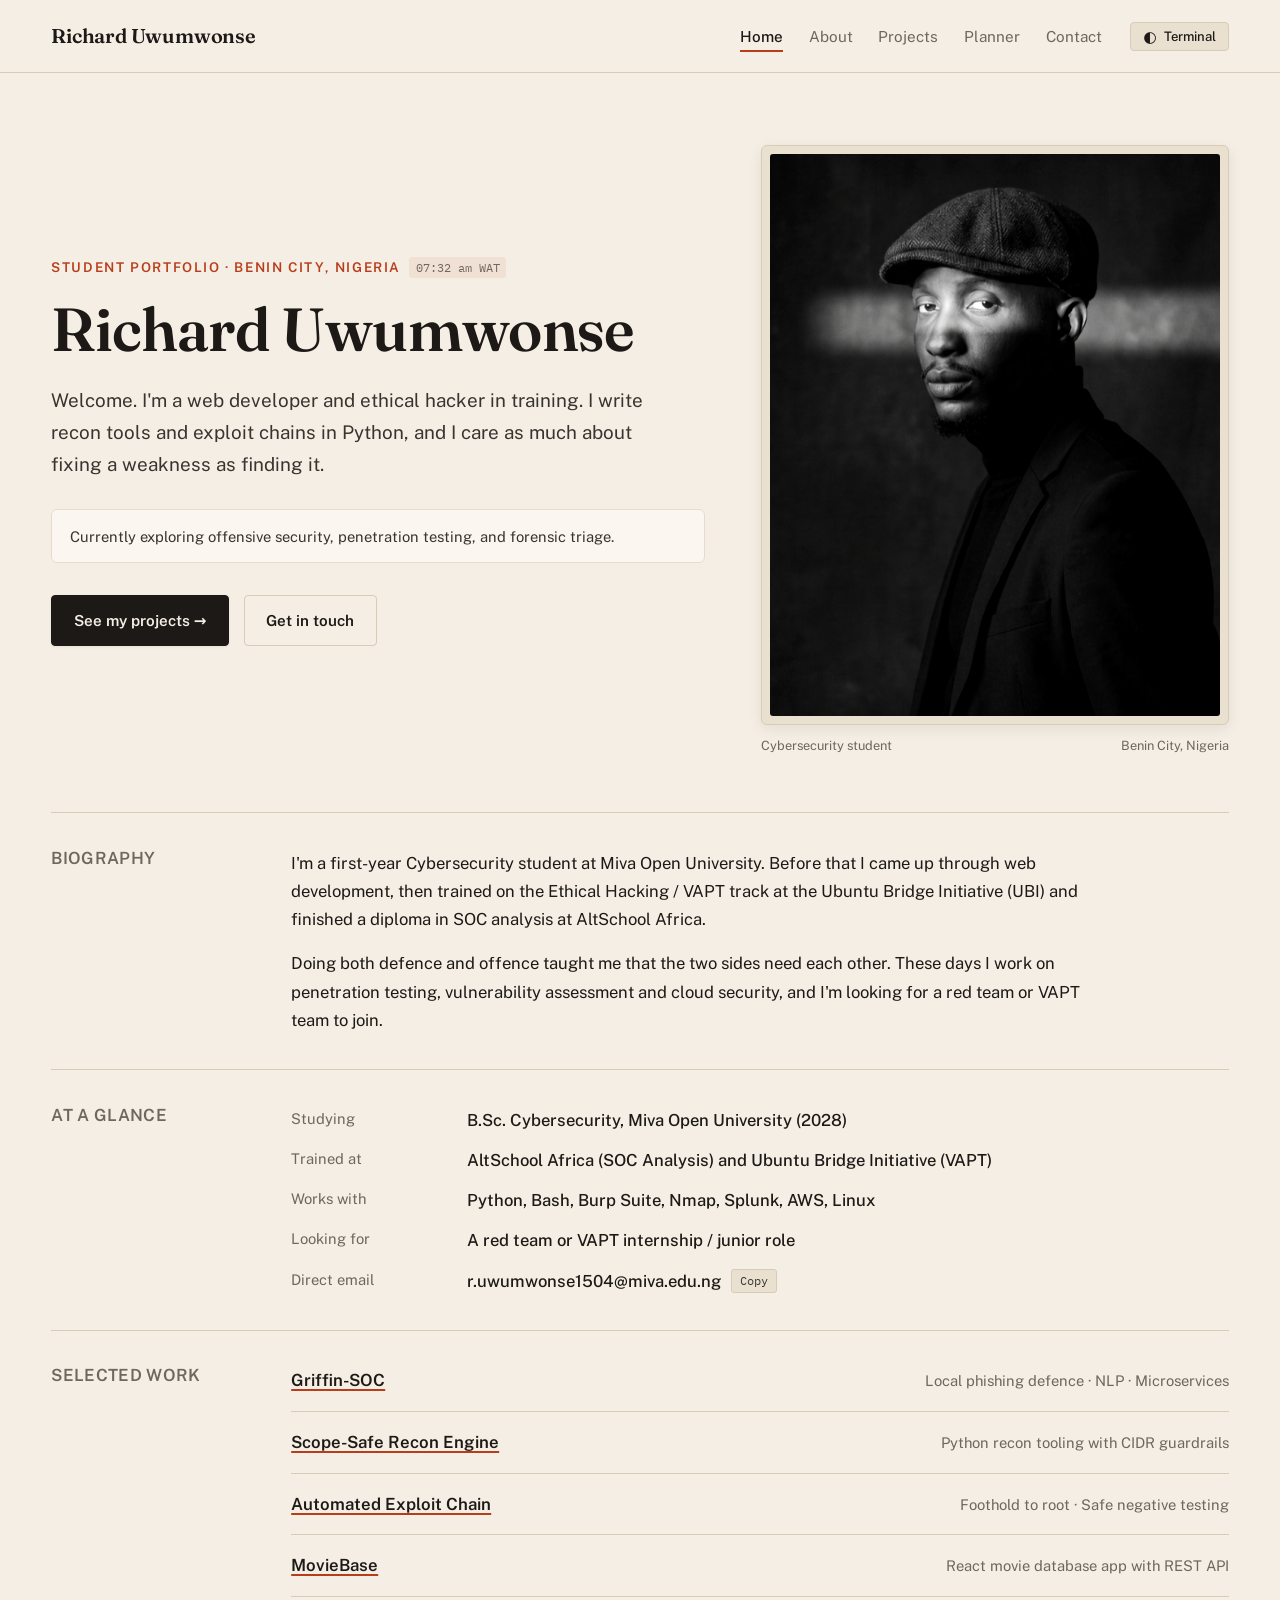
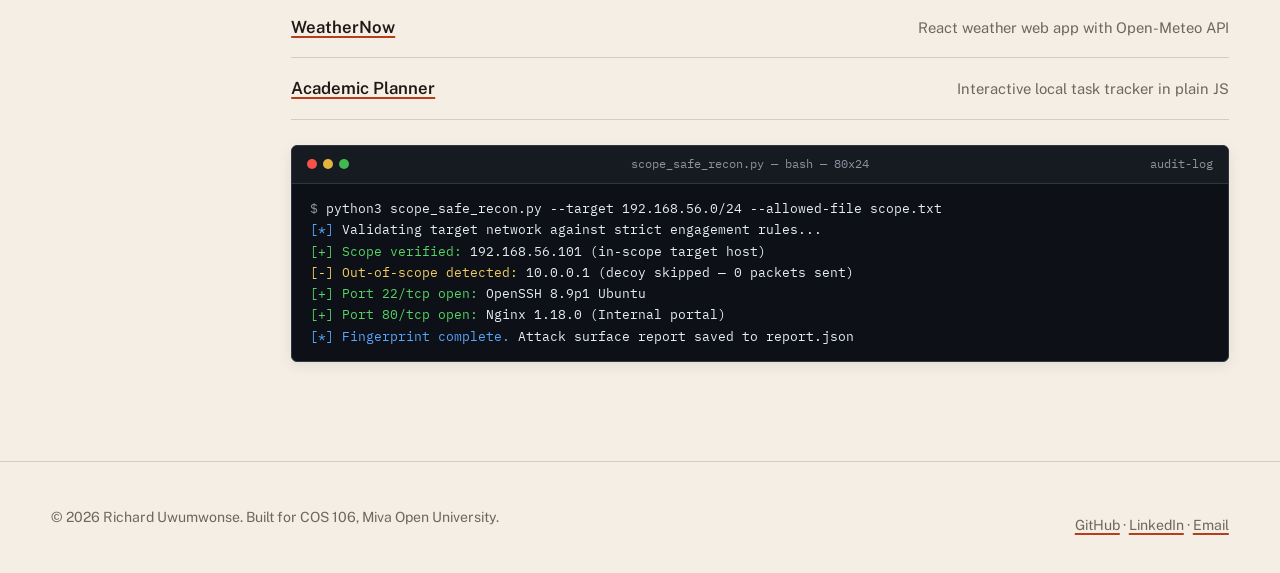
==== index.html @ a47decc4 "feat: Add Richard Uwumwonse's portfolio website with academic planner and project showcase - Created" ====
<!DOCTYPE html>
<html lang="en">
<head>
  <meta charset="UTF-8">
  <meta name="viewport" content="width=device-width, initial-scale=1.0">
  <title>Richard Uwumwonse | Cybersecurity Student Portfolio</title>
  <meta name="description" content="Portfolio of Richard Uwumwonse, cybersecurity student and ethical hacker in Benin City.">
  <meta property="og:title" content="Richard Uwumwonse Portfolio">
  <meta property="og:description" content="Portfolio of Richard Uwumwonse, cybersecurity student and ethical hacker in Benin City.">
  <link rel="preconnect" href="https://fonts.googleapis.com">
  <link rel="stylesheet" href="https://fonts.googleapis.com/css2?family=Fraunces:opsz,wght@9..144,500;9..144,600&family=IBM+Plex+Mono&family=Public+Sans:wght@400;500;600&display=swap">
  <link rel="stylesheet" href="css/style.css">
</head>
<body>
  <header class="site-header">
    <nav class="nav container" aria-label="Main navigation">
      <a href="index.html" class="logo">Richard Uwumwonse</a>
      <div class="nav-cluster">
        <ul class="nav-links">
          <li><a href="index.html" class="active">Home</a></li>
          <li><a href="about.html">About</a></li>
          <li><a href="projects.html">Projects</a></li>
          <li><a href="planner.html">Planner</a></li>
          <li><a href="contact.html">Contact</a></li>
        </ul>
        <button id="theme-toggle" class="theme-toggle" aria-label="Switch to terminal theme" title="Toggle theme">
          <span class="theme-icon" aria-hidden="true">&#9680;</span>
          <span class="theme-label">Terminal</span>
        </button>
      </div>
      <button class="menu-toggle" aria-label="Open menu" aria-expanded="false">&#9776;</button>
    </nav>
  </header>

  <main class="container">
    <section class="hero">
      <div>
        <p class="kicker">
          Student portfolio &middot; Benin City, Nigeria
          <span class="city-clock">Loading WAT...</span>
        </p>
        <h1>Richard Uwumwonse</h1>
        <p class="lead">Welcome. I'm a web developer and ethical hacker in training. I write recon tools and exploit chains in Python, and I care as much about fixing a weakness as finding it.</p>
        <div class="hero-callout">
          <span>Currently exploring offensive security, penetration testing, and forensic triage.</span>
        </div>
        <div class="hero-actions">
          <a href="projects.html" class="btn">See my projects &rarr;</a>
          <a href="contact.html" class="btn btn-ghost">Get in touch</a>
        </div>
      </div>
      <figure class="photo">
        <div class="photo-frame">
          <img src="images/richard.png" alt="Portrait of Richard Uwumwonse" width="691" height="691">
        </div>
        <figcaption>
          <span>Cybersecurity student</span>
          <span>Benin City, Nigeria</span>
        </figcaption>
      </figure>
    </section>

    <section class="row">
      <h2>Biography</h2>
      <div class="body">
        <p>I'm a first-year Cybersecurity student at Miva Open University. Before that I came up through web development, then trained on the Ethical Hacking / VAPT track at the Ubuntu Bridge Initiative (UBI) and finished a diploma in SOC analysis at AltSchool Africa.</p>
        <p>Doing both defence and offence taught me that the two sides need each other. These days I work on penetration testing, vulnerability assessment and cloud security, and I'm looking for a red team or VAPT team to join.</p>
      </div>
    </section>

    <section class="row">
      <h2>At a glance</h2>
      <div class="body">
        <dl class="facts">
          <dt>Studying</dt><dd>B.Sc. Cybersecurity, Miva Open University (2028)</dd>
          <dt>Trained at</dt><dd>AltSchool Africa (SOC Analysis) and Ubuntu Bridge Initiative (VAPT)</dd>
          <dt>Works with</dt><dd>Python, Bash, Burp Suite, Nmap, Splunk, AWS, Linux</dd>
          <dt>Looking for</dt><dd>A red team or VAPT internship / junior role</dd>
          <dt>Direct email</dt>
          <dd style="display:flex; align-items:center; gap:.6rem;">
            <span>r.uwumwonse1504@miva.edu.ng</span>
            <button class="copy-btn" data-copy="r.uwumwonse1504@miva.edu.ng" title="Copy email address">Copy</button>
          </dd>
        </dl>
      </div>
    </section>

    <section class="row">
      <h2>Selected work</h2>
      <div class="body">
        <ul class="work-list">
          <li><a href="projects.html#griffin-soc">Griffin-SOC</a><span class="note">Local phishing defence &middot; NLP &middot; Microservices</span></li>
          <li><a href="projects.html#recon-engine">Scope-Safe Recon Engine</a><span class="note">Python recon tooling with CIDR guardrails</span></li>
          <li><a href="projects.html#exploit-chain">Automated Exploit Chain</a><span class="note">Foothold to root &middot; Safe negative testing</span></li>
          <li><a href="projects.html#moviebase">MovieBase</a><span class="note">React movie database app with REST API</span></li>
          <li><a href="projects.html#weathernow">WeatherNow</a><span class="note">React weather web app with Open-Meteo API</span></li>
          <li><a href="planner.html">Academic Planner</a><span class="note">Interactive local task tracker in plain JS</span></li>
        </ul>

        <!-- Interactive Terminal Sample -->
        <div class="terminal-peek">
          <div class="terminal-header">
            <div class="terminal-dots">
              <span class="terminal-dot red"></span>
              <span class="terminal-dot yellow"></span>
              <span class="terminal-dot green"></span>
            </div>
            <span>scope_safe_recon.py &mdash; bash &mdash; 80x24</span>
            <span class="term-dim">audit-log</span>
          </div>
          <div class="terminal-body"><span class="term-dim">$</span> python3 scope_safe_recon.py --target 192.168.56.0/24 --allowed-file scope.txt
<span class="term-blue">[*]</span> Validating target network against strict engagement rules...
<span class="term-green">[+] Scope verified:</span> 192.168.56.101 (in-scope target host)
<span class="term-gold">[-] Out-of-scope detected:</span> 10.0.0.1 (decoy skipped &mdash; 0 packets sent)
<span class="term-green">[+] Port 22/tcp open:</span> OpenSSH 8.9p1 Ubuntu
<span class="term-green">[+] Port 80/tcp open:</span> Nginx 1.18.0 (Internal portal)
<span class="term-blue">[*] Fingerprint complete.</span> Attack surface report saved to report.json</div>
        </div>
      </div>
    </section>
  </main>

  <!-- Lightbox Modal -->
  <dialog id="lightbox-modal" class="lightbox-dialog" aria-label="Image preview">
    <div class="lightbox-wrapper">
      <button type="button" id="lightbox-close" class="lightbox-close" aria-label="Close image preview">&times;</button>
      <img id="lightbox-img" src="" alt="">
      <p id="lightbox-caption" class="lightbox-caption"></p>
    </div>
  </dialog>

  <footer class="site-footer">
    <div class="container">
      <p>&copy; <span id="year"></span> Richard Uwumwonse. Built for COS 106, Miva Open University.</p>
      <p><a href="https://github.com/thecybervendetta" target="_blank" rel="noopener">GitHub</a> &middot;
         <a href="https://linkedin.com/in/richard-uwumwonse" target="_blank" rel="noopener">LinkedIn</a> &middot;
         <a href="mailto:r.uwumwonse1504@miva.edu.ng">Email</a></p>
    </div>
  </footer>

  <script src="js/main.js"></script>
</body>
</html>
---- css/style.css ----
/* ===== Richard Uwumwonse - Portfolio Stylesheet ===== */
:root {
  --paper: #f5eee4;
  --paper-2: #eae0d0;
  --paper-card: #fbf7f0;
  --ink: #1c1917;
  --ink-soft: #383430;
  --muted: #6e675f;
  --rule: #d7ccb8;
  --rule-light: #e5dccf;
  --accent: #b83d1b;
  --accent-dark: #8f2b10;
  --accent-tint: rgba(184, 61, 27, 0.08);
  --accent-gold: #b45309;
  --accent-gold-tint: rgba(180, 83, 9, 0.1);
  --accent-green: #23674e;
  --accent-green-tint: rgba(35, 103, 78, 0.1);
  --accent-cyan: #0f766e;
  --serif: "Fraunces", Georgia, serif;
  --sans: "Public Sans", system-ui, sans-serif;
  --mono: "IBM Plex Mono", monospace;
  --measure: 38rem;
  --shadow-sm: 0 1px 3px rgba(28, 25, 23, 0.06);
  --shadow-md: 0 4px 14px rgba(28, 25, 23, 0.08);
}

[data-theme="terminal"] {
  --paper: #121418;
  --paper-2: #1b1e24;
  --paper-card: #161820;
  --ink: #f0eee6;
  --ink-soft: #c8c5ba;
  --muted: #8e8a80;
  --rule: #2a2e38;
  --rule-light: #20242e;
  --accent: #e5633e;
  --accent-dark: #f07752;
  --accent-tint: rgba(229, 99, 62, 0.14);
  --accent-gold: #f59e0b;
  --accent-gold-tint: rgba(245, 158, 11, 0.14);
  --accent-green: #34d399;
  --accent-green-tint: rgba(52, 211, 153, 0.14);
  --accent-cyan: #38bdf8;
  --shadow-sm: 0 1px 4px rgba(0, 0, 0, 0.35);
  --shadow-md: 0 6px 18px rgba(0, 0, 0, 0.5);
}

* { box-sizing: border-box; margin: 0; padding: 0; }
html { scroll-behavior: smooth; }
body {
  font-family: var(--sans);
  font-size: 1.04rem;
  background: var(--paper);
  color: var(--ink);
  line-height: 1.7;
  min-height: 100vh;
  display: flex;
  flex-direction: column;
  transition: background-color .3s ease, color .3s ease;
}
main { flex: 1; }
img { max-width: 100%; display: block; }
a {
  color: var(--ink);
  text-decoration-color: var(--accent);
  text-underline-offset: 3px;
  text-decoration-thickness: 1.5px;
  transition: color .2s, text-decoration-color .2s;
}
.container {
  width: min(1200px, 92%);
  margin: 0 auto;
}
@media (min-width: 1440px) {
  .container {
    width: min(1380px, 90%);
  }
}
@media (min-width: 1720px) {
  .container {
    width: min(1520px, 88%);
  }
}

/* ===== Header / Navigation ===== */
.site-header {
  border-bottom: 1px solid var(--rule);
  position: sticky;
  top: 0;
  z-index: 50;
  background: var(--paper);
  backdrop-filter: blur(10px);
  transition: background-color .3s ease, border-color .3s ease;
}
.nav {
  display: flex;
  align-items: center;
  justify-content: space-between;
  padding: 1.2rem 0;
  gap: 1.5rem;
}
.logo {
  font-family: var(--serif);
  font-weight: 600;
  font-size: 1.25rem;
  text-decoration: none;
  color: var(--ink);
  letter-spacing: -.01em;
  white-space: nowrap;
  flex-shrink: 0;
}
.nav-cluster {
  display: flex;
  align-items: center;
  gap: 1.8rem;
}
.nav-links {
  display: flex;
  gap: 1.6rem;
  list-style: none;
  align-items: center;
}
.nav-links a {
  text-decoration: none;
  font-size: .95rem;
  color: var(--muted);
  padding: .3rem 0;
  border-bottom: 2px solid transparent;
  transition: color .2s, border-color .2s;
  white-space: nowrap;
}
.nav-links a:hover { color: var(--ink); border-color: var(--rule); }
.nav-links a.active { color: var(--ink); border-color: var(--accent); font-weight: 500; }

/* Theme switcher button */
.theme-toggle {
  display: inline-flex;
  align-items: center;
  gap: .45rem;
  background: var(--paper-2);
  border: 1px solid var(--rule);
  color: var(--ink);
  font-family: var(--sans);
  font-size: .82rem;
  font-weight: 500;
  padding: .38rem .75rem;
  cursor: pointer;
  border-radius: 4px;
  transition: background .2s, border-color .2s, color .2s, transform .15s;
  white-space: nowrap;
}
.theme-toggle:hover {
  border-color: var(--accent);
  color: var(--accent);
  transform: translateY(-1px);
}
.theme-toggle .theme-icon {
  font-size: .95rem;
  line-height: 1;
}

.menu-toggle {
  display: none;
  background: var(--paper-2);
  border: 1px solid var(--rule);
  color: var(--ink);
  font-size: 1.15rem;
  padding: .3rem .7rem;
  cursor: pointer;
  border-radius: 4px;
}

/* ===== Typography ===== */
h1, h2, h3 { font-family: var(--serif); font-weight: 600; line-height: 1.15; letter-spacing: -.01em; }
h1 { font-size: clamp(2.4rem, 6vw, 3.8rem); margin-bottom: 1.2rem; }
h2 { font-size: 1.65rem; margin-bottom: .8rem; }
h3 { font-size: 1.2rem; margin-bottom: .3rem; }
p + p { margin-top: 1rem; }
.kicker {
  font-size: .84rem;
  text-transform: uppercase;
  letter-spacing: .12em;
  color: var(--accent);
  margin-bottom: 1rem;
  display: flex;
  align-items: center;
  flex-wrap: wrap;
  gap: .5rem;
  font-weight: 600;
}
.kicker .city-clock {
  font-family: var(--mono);
  font-size: .78rem;
  text-transform: none;
  letter-spacing: 0;
  color: var(--muted);
  font-weight: 400;
  padding: 0 .4rem;
  background: var(--accent-tint);
  border-radius: 3px;
}
.lead { font-size: 1.18rem; max-width: var(--measure); color: var(--ink-soft); line-height: 1.7; }
.note { color: var(--muted); font-size: .92rem; }

/* ===== Page Layout ===== */
.page-head { padding: 3.5rem 0 2rem; }
.row {
  display: grid;
  grid-template-columns: 13rem 1fr;
  gap: 2rem;
  padding: 2.2rem 0;
  border-top: 1px solid var(--rule);
}
.row > h2 {
  font-size: 1.05rem;
  color: var(--muted);
  font-weight: 600;
  font-family: var(--sans);
  letter-spacing: .02em;
  text-transform: uppercase;
}
.row .body { max-width: 100%; }
.row .body > p { max-width: 50rem; }

/* ===== Buttons & Affordances ===== */
.btn {
  display: inline-flex;
  align-items: center;
  gap: .5rem;
  font: inherit;
  font-weight: 600;
  font-size: .95rem;
  padding: .7rem 1.35rem;
  background: var(--ink);
  color: var(--paper);
  border: 1px solid var(--ink);
  text-decoration: none;
  cursor: pointer;
  border-radius: 4px;
  box-shadow: var(--shadow-sm);
  transition: background .2s, border-color .2s, color .2s, transform .15s;
}
.btn:hover {
  background: var(--accent);
  border-color: var(--accent);
  color: #fff;
  transform: translateY(-1px);
}
.btn-ghost {
  background: transparent;
  color: var(--ink);
  border-color: var(--rule);
  box-shadow: none;
}
.btn-ghost:hover {
  background: var(--paper-2);
  border-color: var(--ink);
  color: var(--ink);
}
.btn-sm {
  padding: .4rem .85rem;
  font-size: .84rem;
}

/* ===== Home Page ===== */
.hero {
  display: grid;
  grid-template-columns: 1.4fr 1fr;
  gap: 3.5rem;
  align-items: center;
  padding: 4.5rem 0 3.5rem;
}
.hero-actions { display: flex; gap: .9rem; flex-wrap: wrap; margin-top: 2rem; }
.hero-callout {
  margin-top: 1.8rem;
  padding: .85rem 1.1rem;
  background: var(--paper-card);
  border: 1px solid var(--rule-light);
  border-radius: 6px;
  font-size: .92rem;
  color: var(--ink-soft);
  display: flex;
  align-items: baseline;
  gap: .6rem;
}
.hero-callout strong { color: var(--accent); font-weight: 600; }

.photo {
  margin: 0;
  position: relative;
}
.photo-frame {
  position: relative;
  border: 1px solid var(--rule);
  background: var(--paper-2);
  box-shadow: var(--shadow-md);
  padding: .5rem;
  border-radius: 6px;
  transition: transform .3s ease, box-shadow .3s ease;
}
.photo:hover .photo-frame {
  transform: translateY(-2px);
  border-color: var(--accent);
}
.photo img {
  width: 100%;
  height: auto;
  aspect-ratio: 4 / 5;
  object-fit: cover;
  object-position: center 20%;
  border-radius: 3px;
  filter: grayscale(.75) contrast(1.05);
  transition: filter .4s ease;
}
.photo:hover img { filter: grayscale(0) contrast(1.02); }
.photo figcaption {
  font-size: .8rem;
  color: var(--muted);
  margin-top: .6rem;
  display: flex;
  justify-content: space-between;
}

dl.facts { display: grid; grid-template-columns: 9.5rem 1fr; gap: .75rem 1.5rem; }
dl.facts dt { color: var(--muted); font-size: .92rem; }
dl.facts dd { color: var(--ink); font-weight: 500; }

.work-list { list-style: none; }
.work-list li {
  padding: 1rem 0;
  border-bottom: 1px solid var(--rule);
  display: flex;
  justify-content: space-between;
  align-items: baseline;
  gap: 1rem;
  flex-wrap: wrap;
  transition: padding-left .2s;
}
.work-list li:hover { padding-left: .5rem; }
.work-list li:first-child { padding-top: 0; }
.work-list a { font-weight: 600; font-size: 1.05rem; }

/* Interactive Terminal Peek Box */
.terminal-peek {
  margin-top: 1.6rem;
  background: #0d1117;
  color: #c9d1d9;
  border-radius: 6px;
  font-family: var(--mono);
  font-size: .83rem;
  overflow: hidden;
  border: 1px solid #30363d;
  box-shadow: var(--shadow-md);
}
.terminal-header {
  background: #161b22;
  padding: .5rem .9rem;
  display: flex;
  align-items: center;
  justify-content: space-between;
  border-bottom: 1px solid #30363d;
  font-size: .75rem;
  color: #8b949e;
}
.terminal-dots { display: flex; gap: .4rem; }
.terminal-dot { width: 10px; height: 10px; border-radius: 50%; display: inline-block; }
.terminal-dot.red { background: #f85149; }
.terminal-dot.yellow { background: #e3b341; }
.terminal-dot.green { background: #3fb950; }
.terminal-body {
  padding: .9rem 1.1rem;
  line-height: 1.6;
  white-space: pre-wrap;
  color: #e6edf3;
}
.terminal-body .term-green { color: #56d364; }
.terminal-body .term-blue { color: #58a6ff; }
.terminal-body .term-gold { color: #f2cc60; }
.terminal-body .term-dim { color: #8b949e; }

/* ===== About Page ===== */
.table-wrap {
  overflow-x: auto;
  border: 1px solid var(--rule);
  border-radius: 6px;
  background: var(--paper-card);
}
table { width: 100%; border-collapse: collapse; font-size: .95rem; }
th, td { text-align: left; padding: .75rem 1rem; border-bottom: 1px solid var(--rule-light); vertical-align: middle; }
th {
  font-weight: 600;
  color: var(--muted);
  font-size: .78rem;
  text-transform: uppercase;
  letter-spacing: .08em;
  background: var(--paper-2);
}
td.num, th.num { text-align: right; font-variant-numeric: tabular-nums; }
tfoot td {
  font-weight: 600;
  border-bottom: none;
  background: var(--accent-tint);
  color: var(--accent-dark);
}
tbody tr { transition: background .15s; }
tbody tr:hover { background: var(--paper-2); }
.grade-a {
  font-weight: 700;
  color: var(--accent-green);
  font-family: var(--mono);
}

ul.plain { list-style: none; }
ul.plain li { padding: .3rem 0; }
ul.plain li::before { content: "\2014\00a0"; color: var(--accent); }
.skill-group + .skill-group { margin-top: 1.5rem; }
.skill-group h3 { font-size: 1.05rem; color: var(--accent); font-family: var(--sans); font-weight: 600; }
.skill-group p { color: var(--ink-soft); }

.video-embed {
  display: block;
  width: 100%;
  aspect-ratio: 16 / 9;
  border: 1px solid var(--rule);
  border-radius: 6px;
  background: #000;
}

/* ===== Projects Page & Filters ===== */
.project-controls {
  display: flex;
  align-items: center;
  gap: .5rem;
  margin: 1.5rem 0 2.5rem;
  flex-wrap: wrap;
}
.filter-btn {
  font: inherit;
  font-size: .88rem;
  font-weight: 500;
  padding: .45rem 1.05rem;
  background: var(--paper-card);
  border: 1px solid var(--rule);
  color: var(--muted);
  border-radius: 6px;
  cursor: pointer;
  transition: all .2s;
}
.filter-btn:hover {
  color: var(--ink);
  border-color: var(--ink);
}
.filter-btn.active {
  background: var(--ink);
  color: var(--paper);
  border-color: var(--ink);
  box-shadow: var(--shadow-sm);
}

.project {
  display: grid;
  grid-template-columns: 1fr 1.15fr;
  gap: 2.8rem;
  padding: 3rem 0;
  border-top: 1px solid var(--rule);
  align-items: start;
  transition: opacity .3s ease, transform .3s ease;
}
.project.hidden {
  display: none;
}
.project:nth-child(even) .shot { order: 2; }
.shot {
  overflow: hidden;
  border: 1px solid var(--rule);
  background: var(--ink);
  border-radius: 6px;
  position: relative;
  cursor: pointer;
  box-shadow: var(--shadow-sm);
  transition: transform .3s ease, box-shadow .3s ease, border-color .3s ease;
}
.shot:hover {
  transform: translateY(-2px);
  border-color: var(--accent);
  box-shadow: var(--shadow-md);
}
.shot img {
  width: 100%;
  height: auto;
  transition: transform .4s ease;
  display: block;
}
.shot:hover img { transform: scale(1.03); }
.shot-badge {
  position: absolute;
  bottom: .6rem;
  right: .6rem;
  background: rgba(0, 0, 0, 0.7);
  color: #fff;
  font-size: .72rem;
  padding: .2rem .5rem;
  border-radius: 3px;
  font-family: var(--sans);
  pointer-events: none;
  backdrop-filter: blur(4px);
}

.project .meta {
  font-size: .85rem;
  color: var(--accent-gold);
  font-weight: 600;
  letter-spacing: .02em;
  margin-bottom: .6rem;
}
.project h2 { font-size: 1.7rem; }
.project .links {
  margin-top: 1.2rem;
  display: flex;
  gap: 1.4rem;
  font-weight: 600;
}
.project .links a {
  display: inline-flex;
  align-items: center;
  gap: .3rem;
}

/* Lightbox Dialog (Native Top Layer - Immune to transforms/overflow) */
.lightbox-dialog {
  border: none;
  background: transparent;
  padding: 0;
  margin: auto;
  max-width: min(1200px, 94vw);
  max-height: 94vh;
  overflow: visible;
  outline: none;
}
.lightbox-dialog::backdrop {
  background: rgba(8, 9, 12, 0.9);
  backdrop-filter: blur(10px);
  -webkit-backdrop-filter: blur(10px);
}
.lightbox-wrapper {
  position: relative;
  display: flex;
  flex-direction: column;
  align-items: center;
  justify-content: center;
  outline: none;
  animation: lightboxZoom .22s cubic-bezier(0.16, 1, 0.3, 1) both;
}
@keyframes lightboxZoom {
  from { opacity: 0; transform: scale(0.95); }
  to { opacity: 1; transform: scale(1); }
}
.lightbox-wrapper img {
  max-width: min(1140px, 90vw);
  max-height: 82vh;
  width: auto;
  height: auto;
  object-fit: contain;
  display: block;
  margin: 0 auto;
  border-radius: 8px;
  border: 1px solid rgba(255, 255, 255, 0.2);
  box-shadow: 0 20px 60px rgba(0, 0, 0, 0.85);
}
.lightbox-caption {
  color: #f1ede4;
  margin-top: .85rem;
  font-size: .92rem;
  text-align: center;
  max-width: 750px;
  line-height: 1.5;
  font-family: var(--sans);
  background: rgba(15, 17, 21, 0.75);
  padding: .35rem .9rem;
  border-radius: 4px;
  border: 1px solid rgba(255, 255, 255, 0.1);
  backdrop-filter: blur(4px);
}
.lightbox-close {
  position: absolute;
  top: -1.2rem;
  right: -1.2rem;
  background: rgba(22, 24, 30, 0.95);
  border: 2px solid rgba(255, 255, 255, 0.4);
  color: #fff;
  font-size: 1.6rem;
  line-height: 1;
  width: 40px;
  height: 40px;
  border-radius: 50%;
  display: flex;
  align-items: center;
  justify-content: center;
  cursor: pointer;
  transition: transform .15s, background .15s, border-color .15s;
  box-shadow: 0 6px 16px rgba(0, 0, 0, 0.6);
  z-index: 100;
}
.lightbox-close:hover {
  background: var(--accent);
  border-color: #fff;
  transform: scale(1.1);
}

.planner {
  max-width: 58rem;
  padding-bottom: 2rem;
}
@media (min-width: 1440px) {
  .planner {
    max-width: 66rem;
  }
}
.quick-add-wrap {
  margin-bottom: 1.2rem;
  display: flex;
  align-items: baseline;
  gap: .6rem;
  flex-wrap: wrap;
}
.quick-add-label {
  font-size: .82rem;
  color: var(--muted);
  font-weight: 500;
}
.quick-chips {
  display: flex;
  gap: .4rem;
  flex-wrap: wrap;
}
.quick-chip {
  font: inherit;
  font-size: .78rem;
  padding: .25rem .6rem;
  background: var(--paper-2);
  border: 1px solid var(--rule);
  color: var(--ink-soft);
  border-radius: 4px;
  cursor: pointer;
  transition: all .15s;
}
.quick-chip:hover {
  border-color: var(--accent);
  color: var(--accent);
  background: var(--paper-card);
}

.task-form {
  display: grid;
  grid-template-columns: 2fr 1fr 1fr auto;
  gap: .6rem;
  margin-bottom: 1.4rem;
  background: var(--paper-card);
  padding: 1.1rem;
  border: 1px solid var(--rule);
  border-radius: 8px;
  box-shadow: var(--shadow-sm);
}
input, textarea, select {
  width: 100%;
  font: inherit;
  color: var(--ink);
  background: var(--paper);
  border: 1px solid var(--rule);
  padding: .65rem .8rem;
  transition: border-color .2s, box-shadow .2s;
  border-radius: 4px;
}
input:focus, textarea:focus, select:focus {
  outline: none;
  border-color: var(--accent);
  box-shadow: 0 0 0 3px var(--accent-tint);
}

.planner-summary {
  display: flex;
  justify-content: space-between;
  align-items: baseline;
  margin-top: 1rem;
  flex-wrap: wrap;
  gap: .5rem;
}
.progress {
  height: 6px;
  background: var(--rule-light);
  border-radius: 3px;
  overflow: hidden;
  margin: .6rem 0 .4rem;
}
.progress-bar {
  height: 100%;
  width: 0;
  background: linear-gradient(90deg, var(--accent), var(--accent-gold));
  transition: width .4s cubic-bezier(0.16, 1, 0.3, 1);
}
.celebration-banner {
  display: none;
  padding: .75rem 1rem;
  background: var(--accent-green-tint);
  border: 1px solid var(--accent-green);
  border-radius: 6px;
  color: var(--accent-green);
  font-size: .92rem;
  font-weight: 500;
  margin-bottom: 1rem;
  animation: fadeIn .3s ease both;
}
.celebration-banner.show { display: block; }

.filters {
  display: flex;
  gap: .4rem;
  margin: 1.4rem 0 .8rem;
  padding: .25rem;
  background: var(--paper-2);
  border-radius: 6px;
  width: fit-content;
}
.filter {
  font: inherit;
  font-size: .86rem;
  font-weight: 500;
  background: transparent;
  border: none;
  color: var(--muted);
  padding: .35rem .85rem;
  cursor: pointer;
  border-radius: 4px;
  transition: all .2s;
}
.filter:hover { color: var(--ink); }
.filter.active {
  background: var(--paper-card);
  color: var(--ink);
  box-shadow: var(--shadow-sm);
}

.task-list { list-style: none; }
.task {
  display: flex;
  align-items: center;
  gap: .95rem;
  padding: .95rem 1rem;
  margin-bottom: .45rem;
  background: var(--paper-card);
  border: 1px solid var(--rule-light);
  border-radius: 6px;
  animation: fadeIn .25s ease both;
  transition: background .2s, border-color .2s;
}
.task:hover { border-color: var(--rule); }
.task input[type="checkbox"] {
  width: 1.25rem;
  height: 1.25rem;
  accent-color: var(--accent);
  cursor: pointer;
  flex-shrink: 0;
}
.task .info { flex: 1; }
.task .title {
  font-weight: 500;
  display: flex;
  align-items: center;
  gap: .5rem;
  flex-wrap: wrap;
}
.task .meta {
  font-size: .82rem;
  color: var(--muted);
  margin-top: .15rem;
}
.task.done {
  opacity: .75;
  background: var(--paper-2);
}
.task.done .title {
  text-decoration: line-through;
  color: var(--muted);
}
.task .delete {
  font: inherit;
  font-size: .84rem;
  background: none;
  border: none;
  color: var(--muted);
  cursor: pointer;
  padding: .2rem .4rem;
  border-radius: 3px;
  transition: color .2s, background .2s;
}
.task .delete:hover {
  color: var(--accent);
  background: var(--accent-tint);
}
.badge {
  font-size: .72rem;
  text-transform: uppercase;
  letter-spacing: .08em;
  font-weight: 600;
  padding: .15rem .45rem;
  border-radius: 3px;
  font-family: var(--sans);
}
.badge.high {
  background: var(--accent-tint);
  color: var(--accent);
}
.badge.medium {
  background: var(--accent-gold-tint);
  color: var(--accent-gold);
}
.badge.low {
  background: var(--accent-green-tint);
  color: var(--accent-green);
}
.empty {
  color: var(--muted);
  padding: 2.2rem 1rem;
  text-align: center;
  font-style: italic;
  background: var(--paper-card);
  border: 1px dashed var(--rule);
  border-radius: 6px;
}

/* ===== Contact Page ===== */
.contact-grid {
  display: grid;
  grid-template-columns: 1.1fr 1.4fr;
  gap: 3.5rem;
  padding-bottom: 2rem;
}
.contact-aside {
  display: flex;
  flex-direction: column;
  gap: 1.5rem;
}
.contact-card {
  background: var(--paper-card);
  border: 1px solid var(--rule);
  padding: 1.5rem;
  border-radius: 8px;
  box-shadow: var(--shadow-sm);
}
.contact-card h2 {
  font-size: 1.25rem;
  margin-bottom: 1rem;
}
.contact-card ul.plain li {
  padding: .45rem 0;
  display: flex;
  align-items: center;
  justify-content: space-between;
  gap: .5rem;
  border-bottom: 1px solid var(--rule-light);
}
.contact-card ul.plain li:last-child { border-bottom: none; }
.copy-btn {
  font-size: .76rem;
  font-family: var(--mono);
  background: var(--paper-2);
  border: 1px solid var(--rule);
  color: var(--ink-soft);
  padding: .2rem .5rem;
  border-radius: 3px;
  cursor: pointer;
  transition: all .15s;
}
.copy-btn:hover {
  background: var(--ink);
  color: var(--paper);
  border-color: var(--ink);
}
.copy-btn.copied {
  background: var(--accent-green);
  color: #fff;
  border-color: var(--accent-green);
}

.local-time-card {
  padding: 1.1rem;
  background: var(--paper-2);
  border: 1px solid var(--rule);
  border-radius: 6px;
  font-size: .88rem;
}
.local-time-card strong { color: var(--accent); }

.topic-selector {
  margin-bottom: 1.2rem;
}
.topic-label {
  font-size: .88rem;
  font-weight: 600;
  margin-bottom: .4rem;
  display: block;
}
.topic-chips {
  display: flex;
  gap: .4rem;
  flex-wrap: wrap;
}
.topic-chip {
  font: inherit;
  font-size: .82rem;
  padding: .35rem .75rem;
  background: var(--paper-card);
  border: 1px solid var(--rule);
  color: var(--ink-soft);
  border-radius: 4px;
  cursor: pointer;
  transition: all .15s;
}
.topic-chip:hover { border-color: var(--ink); }
.topic-chip.active {
  background: var(--accent);
  color: #fff;
  border-color: var(--accent);
}

.form-group { margin-bottom: 1.2rem; }
label { display: block; font-size: .9rem; font-weight: 600; margin-bottom: .35rem; }
.error { color: var(--accent); font-size: .85rem; min-height: 1.2rem; margin-top: .25rem; font-weight: 500; }
.invalid { border-color: var(--accent); }
.success {
  display: none;
  padding: 1rem 1.2rem;
  border-left: 4px solid var(--accent-green);
  background: var(--accent-green-tint);
  color: var(--ink);
  margin-bottom: 1.4rem;
  border-radius: 4px;
}
.success.show { display: block; animation: fadeIn .3s ease both; }

/* ===== Footer ===== */
.site-footer {
  border-top: 1px solid var(--rule);
  padding: 2.2rem 0;
  margin-top: 4rem;
  color: var(--muted);
  font-size: .88rem;
  background: var(--paper);
  transition: background-color .3s ease, border-color .3s ease;
}
.site-footer .container {
  display: flex;
  justify-content: space-between;
  align-items: center;
  flex-wrap: wrap;
  gap: 1.2rem;
}
.site-footer a { color: var(--muted); }
.site-footer a:hover { color: var(--accent); }

/* ===== Animations & Utilities ===== */
@keyframes fadeIn {
  from { opacity: 0; transform: translateY(6px); }
  to { opacity: 1; transform: none; }
}
.reveal {
  opacity: 0;
  transform: translateY(16px);
  transition: opacity .6s cubic-bezier(0.16, 1, 0.3, 1), transform .6s cubic-bezier(0.16, 1, 0.3, 1);
}
.reveal.visible { opacity: 1; transform: none; }

/* ===== Responsive Breakpoints ===== */
@media (max-width: 880px) {
  .hero, .contact-grid, .project { grid-template-columns: 1fr; gap: 2.2rem; }
  .project:nth-child(even) .shot { order: 0; }
  .hero { padding-top: 2.5rem; }
  .photo { max-width: 340px; margin: 0 auto; }
  .row { grid-template-columns: 1fr; gap: .8rem; }
  .task-form { grid-template-columns: 1fr 1fr; }
  .task-form input[type="text"] { grid-column: 1 / -1; }
}

@media (max-width: 680px) {
  .menu-toggle { display: block; }
  .nav { align-items: center; }
  .nav-cluster {
    display: none;
    position: absolute;
    top: 100%;
    left: 0;
    right: 0;
    z-index: 20;
    flex-direction: column;
    align-items: flex-start;
    gap: 1.2rem;
    background: var(--paper);
    border-bottom: 1px solid var(--rule);
    padding: 1.4rem 5%;
    box-shadow: var(--shadow-md);
  }
  .nav-cluster.open { display: flex; }
  .nav-links {
    flex-direction: column;
    align-items: flex-start;
    gap: 1.1rem;
    width: 100%;
  }
  dl.facts { grid-template-columns: 1fr; gap: .2rem; }
  dl.facts dd { margin-bottom: .8rem; }
}

/* ===== Wide Desktop Displays (1440px+ and 1920x1080) ===== */
@media (min-width: 1440px) {
  .hero {
    grid-template-columns: 1.45fr 1fr;
    gap: 4.5rem;
    padding: 5.5rem 0 4.2rem;
  }
  .photo {
    max-width: 440px;
    margin-left: auto;
  }
  .row {
    grid-template-columns: 16rem 1fr;
    gap: 3.5rem;
    padding: 2.8rem 0;
  }
  .project {
    grid-template-columns: 1.05fr 1.25fr;
    gap: 3.8rem;
    padding: 3.5rem 0;
  }
  .contact-grid {
    grid-template-columns: 1fr 1.35fr;
    gap: 4.5rem;
  }
  dl.facts {
    grid-template-columns: 11.5rem 1fr;
    gap: 1rem 2.2rem;
  }
  .lead {
    max-width: 44rem;
  }
}
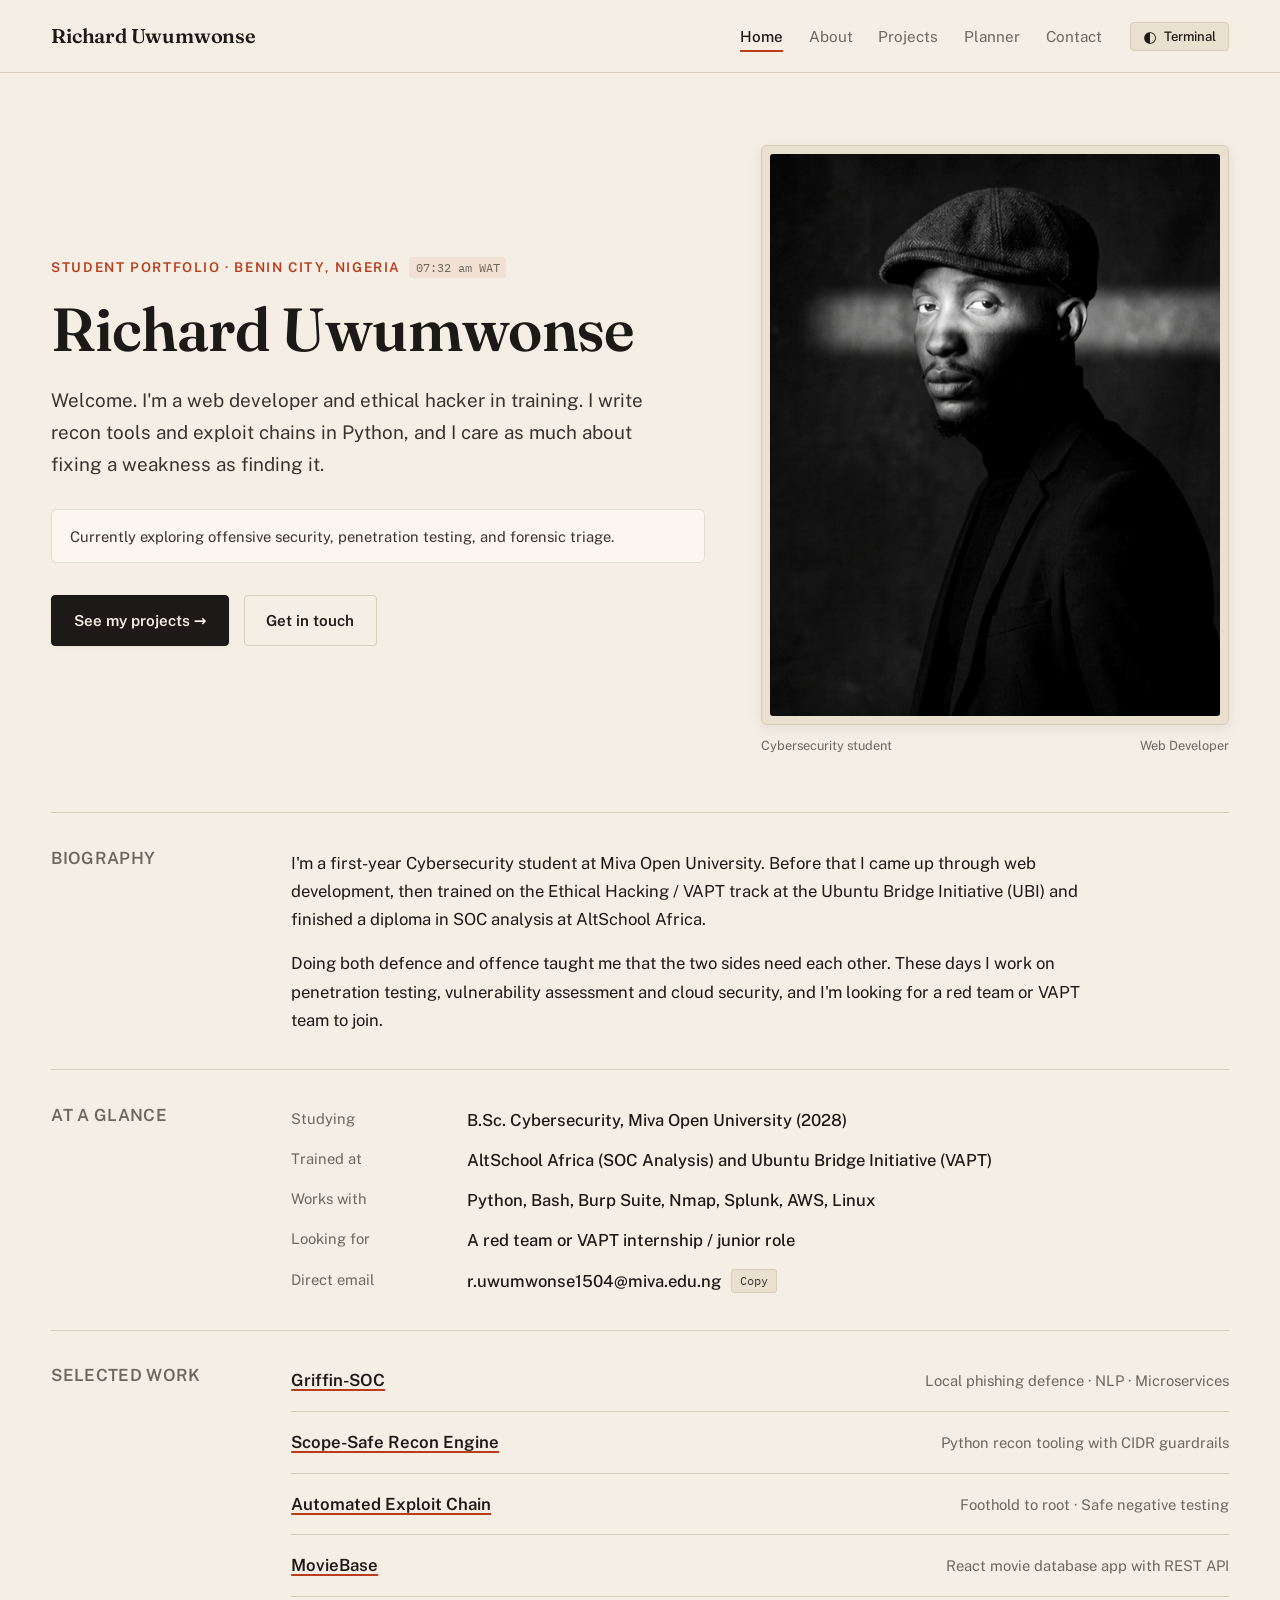
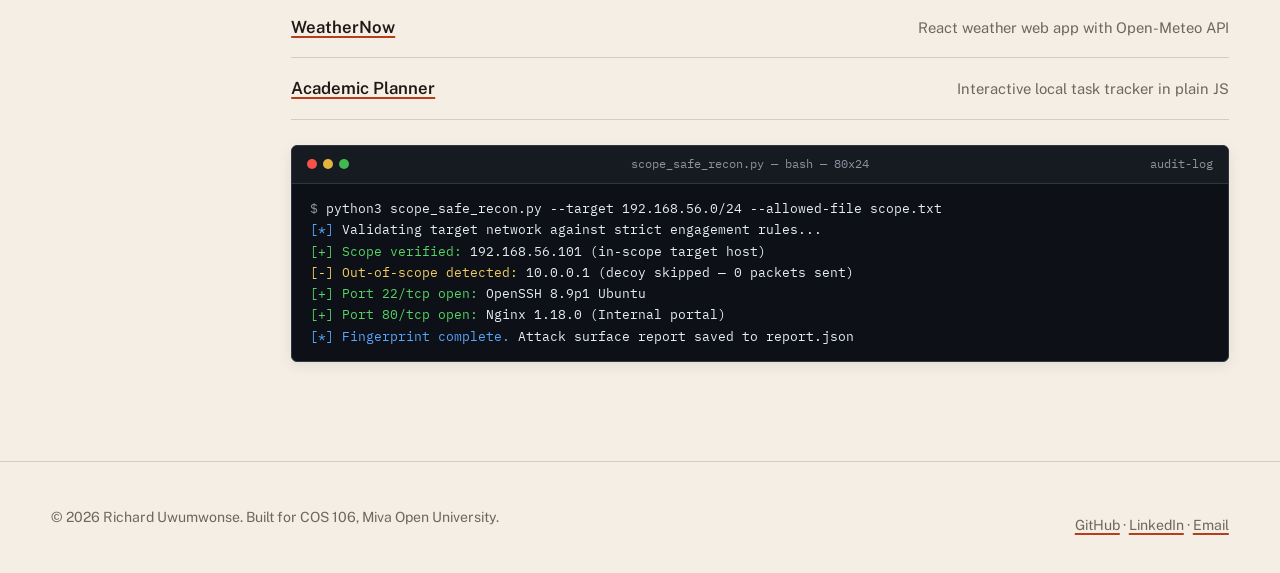
==== commit d448402c: "feat: Update job title to Web Developer in portfolio" ====
--- a/index.html
+++ b/index.html
@@ -55,7 +55,7 @@
         </div>
         <figcaption>
           <span>Cybersecurity student</span>
-          <span>Benin City, Nigeria</span>
+          <span>Web Developer</span>
         </figcaption>
       </figure>
     </section>
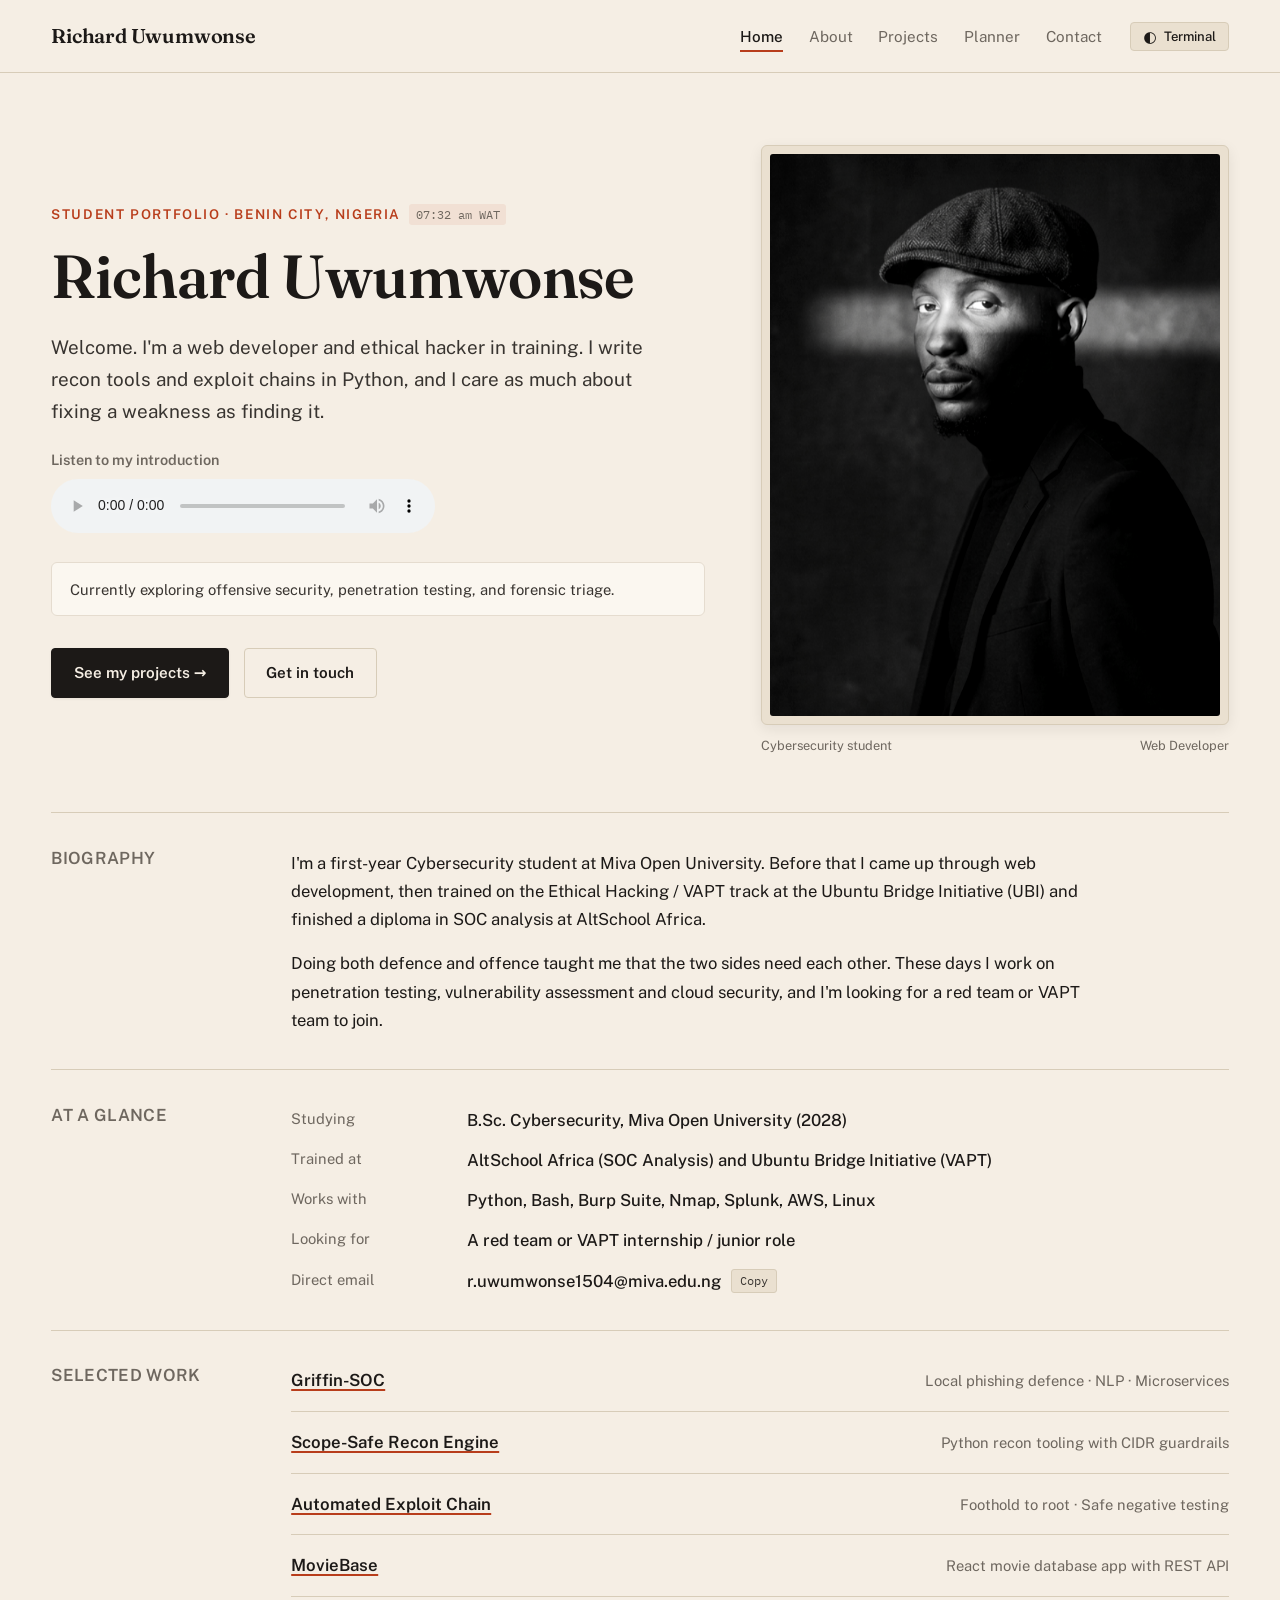
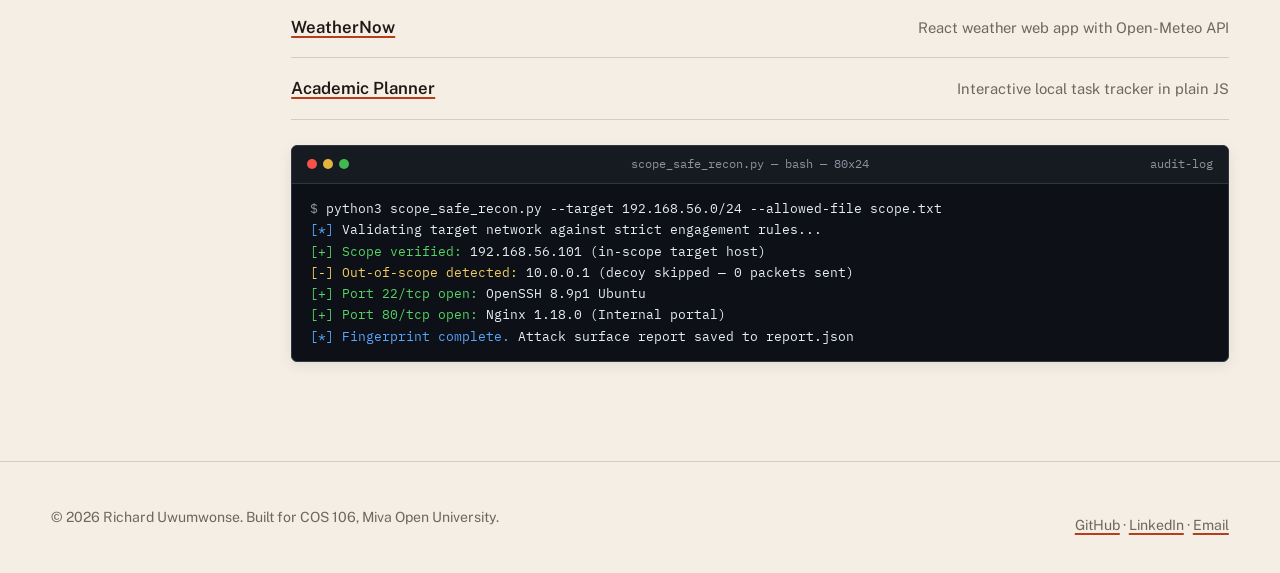
==== commit 64d49a03: "Refactor code structure for improved readability and maintainability" ====
--- a/index.html
+++ b/index.html
@@ -41,6 +41,13 @@
         </p>
         <h1>Richard Uwumwonse</h1>
         <p class="lead">Welcome. I'm a web developer and ethical hacker in training. I write recon tools and exploit chains in Python, and I care as much about fixing a weakness as finding it.</p>
+        <div class="audio-intro">
+          <p id="audio-intro-label">Listen to my introduction</p>
+          <audio controls preload="metadata" aria-labelledby="audio-intro-label">
+            <source src="audio/intro.mp3" type="audio/mpeg">
+            Your browser does not support audio playback.
+          </audio>
+        </div>
         <div class="hero-callout">
           <span>Currently exploring offensive security, penetration testing, and forensic triage.</span>
         </div>
--- a/css/style.css
+++ b/css/style.css
@@ -270,6 +270,18 @@
   align-items: center;
   padding: 4.5rem 0 3.5rem;
 }
+.audio-intro { margin-top: 1.25rem; }
+.audio-intro p {
+  margin: 0 0 .45rem;
+  color: var(--muted);
+  font-size: .9rem;
+  font-weight: 600;
+}
+.audio-intro audio {
+  display: block;
+  width: 100%;
+  max-width: 24rem;
+}
 .hero-actions { display: flex; gap: .9rem; flex-wrap: wrap; margin-top: 2rem; }
 .hero-callout {
   margin-top: 1.8rem;
